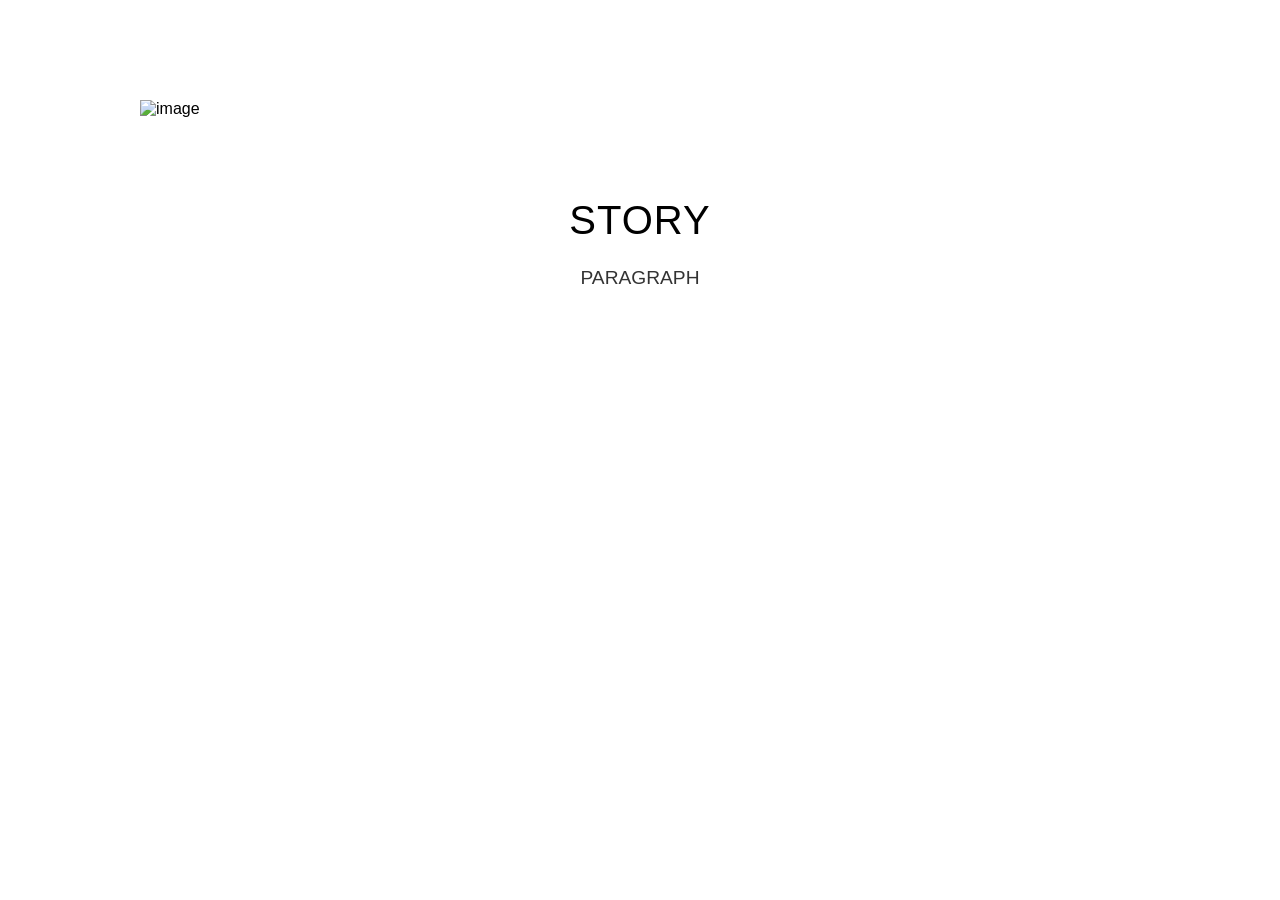
==== HTML/about.html @ d094e0a8 "added new pages and updated old pages" ====
<!DOCTYPE html>
<html lang="en">
<head>
    <meta charset="UTF-8">
    <meta name="viewport" content="width=device-width, initial-scale=1.0">
    <title>Document</title>
    <link rel="stylesheet" href="style5.css">
</head>
<body>
    <div class="about-container">
  <div class="image-section">
    <img src="" alt="image">
  </div>
  <div class="text-section">
    <h2>STORY</h2>
    <p>PARAGRAPH</p>
  </div>
</div>
</body>
</html>
---- HTML/style5.css ----
* {
  box-sizing: border-box;
  margin: 0;
  padding: 0;
  font-family: Arial, sans-serif;
}

.about-container {
  margin-top: 60px;
  width: 100%;
  max-width: 1000px;
  margin: 0 auto;
  display: flex;
  flex-direction: column;
  align-items: center;
}

.image-section {
    margin-top: 100px;
    display: flex;
    justify-content: center;
    width: 100%;
    margin-bottom: 20px;
}

.image-section img {
  width: 100%;
  height: auto;
  display: block;
}

.text-section {
  width: 100%;
  text-align: center;
  padding: 60px 20px;
}

.text-section h2 {
  font-size: 2.5rem;
  font-weight: 400;
  margin-bottom: 24px;
  letter-spacing: 1px;
}

.text-section p {
  font-size: 1.2rem;
  font-weight: 400;
  color: #333;
}
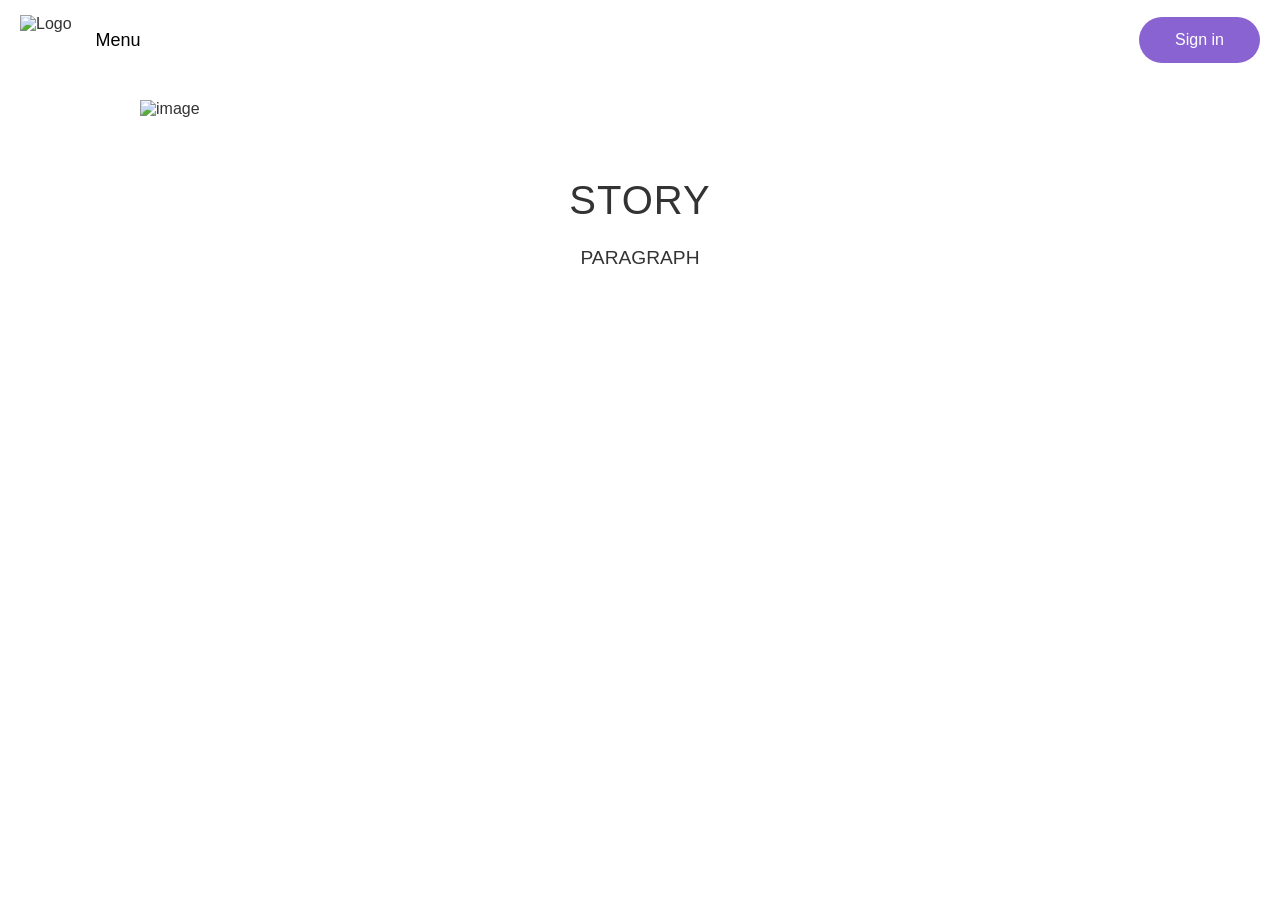
==== commit 8e95d9a4: "combined all css files into 1 file, removed header at home.html, made a seperate js file for the hea" ====
--- a/HTML/about.html
+++ b/HTML/about.html
@@ -4,9 +4,12 @@
     <meta charset="UTF-8">
     <meta name="viewport" content="width=device-width, initial-scale=1.0">
     <title>Document</title>
-    <link rel="stylesheet" href="style5.css">
+    <link rel="stylesheet" href="styles.css">
+    <script src="site-header.js" defer></script>
 </head>
 <body>
+  <site-header></site-header>
+  
     <div class="about-container">
   <div class="image-section">
     <img src="" alt="image">
--- a/HTML/styles.css
+++ b/HTML/styles.css
@@ -0,0 +1,440 @@
+/* ==========================================
+   BASE STYLES
+   ========================================== */
+* {
+  margin: 0;
+  padding: 0;
+  box-sizing: border-box;
+  font-family: Arial, sans-serif;
+}
+
+body {
+  background-color: #ffffff;
+  color: #333333;
+  min-height: 100vh;
+}
+
+
+/* ==========================================
+    NAVBAR & FOOTER
+   ========================================== */
+.navbar {
+  display: flex;
+  align-items: center;
+  justify-content: flex-start;
+  width: 100%;            
+  min-height: 80px;
+  padding: 10px 20px;           
+}
+
+.nav-left {
+  display: flex;
+  align-items: center;
+  gap: 1.5rem;
+}
+
+.nav-right {
+  margin-left: auto;
+}
+
+.logo {
+  height: 50px; 
+  width: auto;
+}
+
+.menu-btn {
+  background: none;
+  border: none;
+  font-size: 18px;
+  cursor: pointer;
+  text-decoration: none;
+  color: #000000;
+}
+
+.sign-in-btn {
+  background-color: #8a63d2; 
+  color: #ffffff;
+  padding: 14px 36px;
+  border-radius: 50px;     
+  text-decoration: none;
+  font-weight: 500;
+  font-size: 16px;
+  display: inline-block;
+}
+
+/* Footer */
+.footer {
+  width: 100%;
+  padding: 2rem;
+  display: flex;
+  flex-direction: column;
+  gap: 1.25rem;  
+}
+
+.footer-nav {
+  display: flex;
+  flex-direction: column;
+  align-items: flex-start;
+  gap: 0.75rem;
+}
+
+.footer-nav a {
+  font-size: 1.2rem;
+  text-decoration: none;
+  color: #000000;
+}
+
+.social {
+  display: flex;
+  flex-direction: column;
+  align-items: flex-start;
+  gap: 0.5rem;
+}
+
+.social-icons {
+  display: flex;
+  gap: 0.75rem;
+}
+
+.copyright {
+  font-size: 1.0rem;
+  font-weight: 600;
+  margin-top: 0.5rem;
+  font-family: sans-serif;
+}
+
+
+/* ==========================================
+    HOME PAGE 
+   ========================================== */
+.content {
+  width: 100%;
+  margin-top: 0; 
+  padding: 0;
+  display: flex;
+  flex-direction: column;
+  align-items: center;    
+  gap: 50px;
+}
+
+.hero-image {
+  width: 80%;
+  max-height: 500px;
+  object-fit: cover;
+  display: block;
+}
+
+.img-1 { 
+  object-position: top; 
+}
+
+.img-2 { 
+  object-position: 50% 30%; 
+}
+
+.img-3 { 
+  object-position: center; 
+}
+
+.img-4 { 
+  object-position: 50% 30%; 
+}
+
+
+/* ==========================================
+   LOGIN PAGE
+   ========================================== */
+.login-page-body {
+  background-color: #f4f4f4;
+  display: flex;
+  flex-direction: column;
+  min-height: 100vh;
+}
+
+.form-container {
+  background-color: #333333;
+  padding: 35px 25px 30px 25px;
+  width: 100%;
+  max-width: 420px;
+  margin: auto;
+}
+
+.input-group {
+  margin-bottom: 18px;
+}
+
+.input-group input {
+  width: 100%;
+  padding: 12px 20px;
+  font-size: 15px;
+  color: #333333;
+  box-sizing: border-box;
+  border-radius: 25px;
+  border: 1px solid #ccc;
+}
+
+.input-group input::placeholder {
+  color: #555555;
+}
+
+.button-group {
+  display: flex;
+  justify-content: flex-end;
+}
+
+.btn-submit {
+  background: linear-gradient(to bottom, #967BB6 0%, #7E57C2 100%);
+  color: #ffffff;
+  font-size: 18px;
+  font-weight: bold;
+  padding: 10px 24px;
+  border: 1px solid #967BB6;
+  border-radius: 25px;
+  cursor: pointer;
+  transition: background 0.2s;
+}
+
+.btn-submit:hover {
+  background: linear-gradient(to bottom, #7E57C2 100%);
+}
+
+.btn-submit:active {
+  transform: translateY(1px);
+  box-shadow: inset 0 2px 4px rgba(0, 0, 0, 0.4);
+}
+
+
+/* ==========================================
+    MENU PAGE
+   ========================================== */
+.container {
+  display: flex;
+  width: 100%;
+  max-width: 1200px;
+  margin: 0 auto;
+  padding: 20px;
+  gap: 60px;
+}
+
+.sidebar {
+  width: 220px;
+  flex-shrink: 0;
+}
+
+.sidebar h2 {
+  font-size: 1.1rem;
+  margin: 24px 0 12px 0;
+  color: #000;
+}
+
+.category-list {
+  list-style: none;
+}
+
+.category-list li {
+  margin-bottom: 12px;
+}
+
+.category-list a {
+  text-decoration: none;
+  color: #6b6b6b;
+  font-size: 1.3rem;
+  transition: color 0.2s;
+}
+
+.category-list a:hover,
+.category-list a.active {
+  color: #000;
+}
+
+.main-content {
+  flex-grow: 1;
+}
+
+.drinks {
+  color: #6b6b6b;
+  font-size: 0.9rem;
+  margin-bottom: 8px;
+}
+
+.drinks span {
+  color: #000;
+  font-weight: bold;
+}
+
+.content-header h1 {
+  font-size: 2rem;
+  margin-bottom: 32px;
+}
+
+.product-grid {
+  display: grid;
+  grid-template-columns: repeat(4, 1fr);
+  gap: 32px 20px;
+}
+
+.product-card {
+  display: flex;
+  flex-direction: column;
+  align-items: center;
+  text-align: center;
+  cursor: pointer;
+}
+
+.image-wrapper {
+  width: 140px;
+  height: 140px;
+  border-radius: 50%;
+  display: flex;
+  align-items: center;
+  justify-content: center;
+  margin-bottom: 16px;
+  overflow: hidden;
+}
+
+.image-wrapper img {
+  width: 80%;
+  height: auto;
+  object-fit: contain;
+}
+
+.product-title {
+  font-size: 1rem;
+  font-weight: 500;
+  color: #212121;
+  line-height: 1.3;
+}
+
+
+/* ==========================================
+   CONTACTS PAGE
+   ========================================== */
+.contact-page-wrapper {
+  min-height: calc(100vh - 80px);
+  display: flex;
+  align-items: center;
+  justify-content: center;
+  background-color: #ffffff;
+  padding: 20px;
+}
+
+.contact-card {
+  width: 100%;
+  max-width: 480px;
+  display: flex;
+  flex-direction: column;
+}
+
+.title {
+  font-size: 2.2rem;
+  font-weight: 300;
+  color: #1a1a1a;
+  margin-bottom: 8px;
+}
+
+.title span {
+  font-weight: 700;
+}
+
+.email-text {
+  color: #8c82b5;
+  font-size: 1rem;
+  margin-bottom: 28px;
+}
+
+.contact-form {
+  display: flex;
+  flex-direction: column;
+  gap: 16px;
+}
+
+.form-input,
+.form-textarea {
+  width: 100%;
+  padding: 14px 16px;
+  border: 1.5px solid #2d2d2d;
+  border-radius: 2px;
+  font-size: 1rem;
+  color: #1a1a1a;
+  background-color: #ffffff;
+  outline: none;
+}
+
+.form-input::placeholder,
+.form-textarea::placeholder {
+  color: #a0a0a0;
+}
+
+.form-input:focus,
+.form-textarea:focus {
+  border-color: #000000;
+}
+
+.form-textarea {
+  min-height: 140px;
+  resize: vertical;
+}
+
+.submit-btn {
+  align-self: flex-start;
+  padding: 12px 32px;
+  border: 1.5px solid #2d2d2d;
+  background-color: #ffffff;
+  color: #1a1a1a;
+  font-size: 0.95rem;
+  font-weight: 600;
+  cursor: pointer;
+  border-radius: 2px;
+  transition: all 0.2s ease;
+}
+
+.submit-btn:hover {
+  background-color: #1a1a1a;
+  color: #ffffff;
+}
+
+
+/* ==========================================
+   ABOUT PAGE
+   ========================================== */
+.about-container {
+  width: 100%;
+  max-width: 1000px;
+  margin: 0 auto;
+  display: flex;
+  flex-direction: column;
+  align-items: center;
+}
+
+.image-section {
+  margin-top: 20px;
+  display: flex;
+  justify-content: center;
+  width: 100%;
+  margin-bottom: 20px;
+}
+
+.image-section img {
+  width: 100%;
+  height: auto;
+  display: block;
+}
+
+.text-section {
+  width: 100%;
+  text-align: center;
+  padding: 40px 20px 60px 20px;
+}
+
+.text-section h2 {
+  font-size: 2.5rem;
+  font-weight: 400;
+  margin-bottom: 24px;
+  letter-spacing: 1px;
+}
+
+.text-section p {
+  font-size: 1.2rem;
+  font-weight: 400;
+  color: #333;
+}
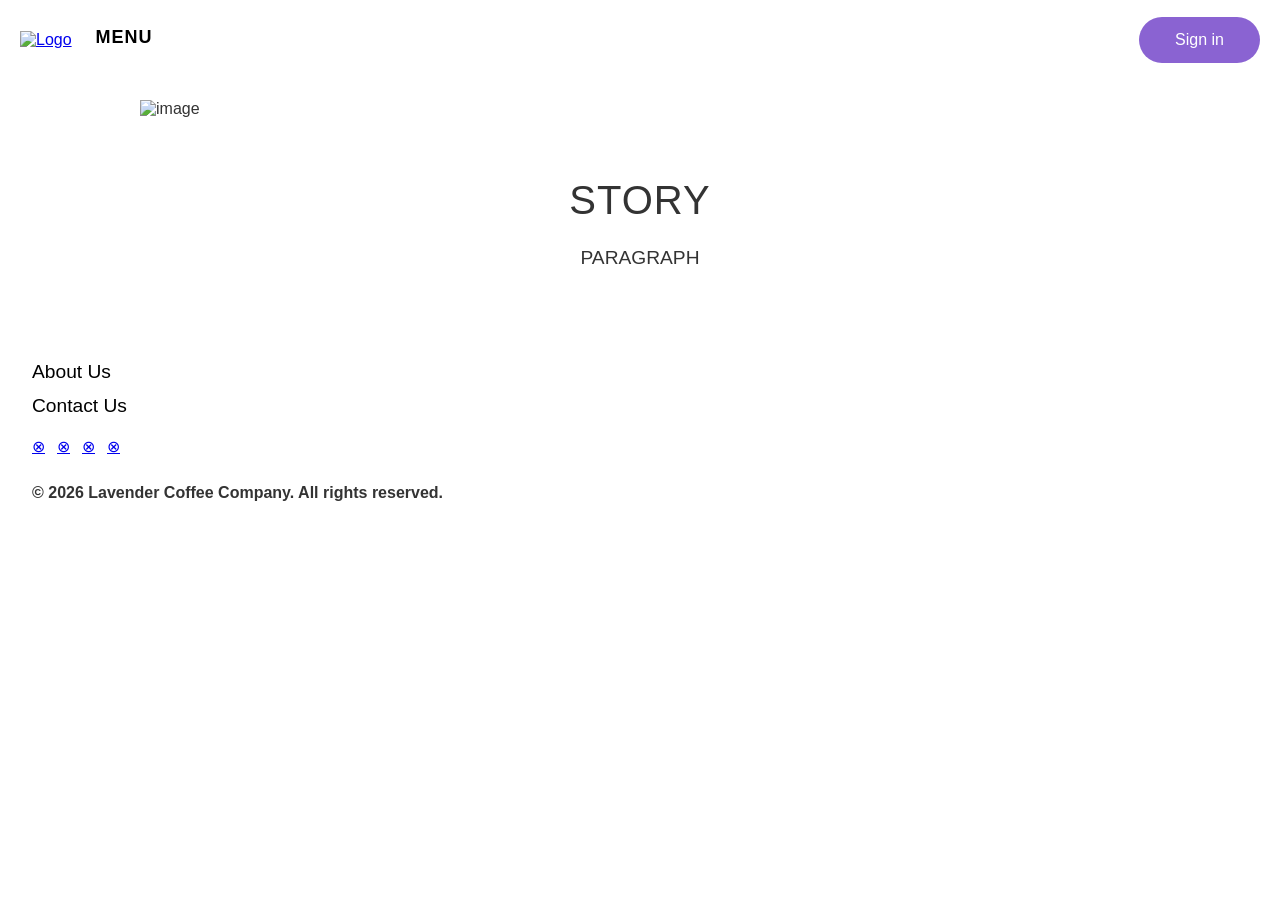
==== commit 14efdc55: "added dynamic footer" ====
--- a/HTML/about.html
+++ b/HTML/about.html
@@ -6,6 +6,7 @@
     <title>Document</title>
     <link rel="stylesheet" href="styles.css">
     <script src="site-header.js" defer></script>
+    <script src="site-footer.js" defer></script>
 </head>
 <body>
   <site-header></site-header>
@@ -19,5 +20,7 @@
     <p>PARAGRAPH</p>
   </div>
 </div>
+
+<site-footer></site-footer>
 </body>
 </html>
--- a/HTML/styles.css
+++ b/HTML/styles.css
@@ -14,6 +14,10 @@
   min-height: 100vh;
 }
 
+site-header {
+  display: block;
+  width: 100;
+}
 
 /* ==========================================
     NAVBAR & FOOTER
@@ -43,12 +47,33 @@
 }
 
 .menu-btn {
+  position: relative;
   background: none;
   border: none;
   font-size: 18px;
+  font-weight: 700;
   cursor: pointer;
   text-decoration: none;
   color: #000000;
+  padding-bottom: 6px;
+  letter-spacing: 1px;
+  display: inline-block;
+  transition: color 0.2s ease;
+}
+
+.menu-btn:hover {
+  color: #8a63d2;
+}
+
+.menu-btn.active::after {
+  content: "";
+  position: absolute;
+  bottom: 0;
+  left: 0;
+  width: 100%;
+  height: 4px;
+  background-color: #8a63d2;
+  border-radius: 2px 2px 0 0;
 }
 
 .sign-in-btn {
@@ -149,14 +174,50 @@
   display: flex;
   flex-direction: column;
   min-height: 100vh;
+  margin: 0;
+}
+
+.login-container {
+  flex: 1;
+  display: flex;
+  align-items: center;
+  justify-content: center;
+  padding: 40px 20px;
+}
+
+.login-wrapper {
+  width: 100%;
+  max-width: 500px;
+}
+
+.back-link {
+  display: inline-block;
+  color: #967BB6;
+  text-decoration: none;
+  font-weight: 700;
+  font-size: 0.95rem;
+  margin-bottom: 24px;
+  transition: color 0.2s ease;
+}
+
+.back-link:hover {
+  color: #7E57C2;
+}
+
+.login-heading {
+  text-align: center;
+  font-size: 1.5rem;
+  font-weight: 700;
+  color: #000000;
+  margin-bottom: 30px;
+  letter-spacing: -0.2px;
 }
 
 .form-container {
   background-color: #333333;
-  padding: 35px 25px 30px 25px;
-  width: 100%;
-  max-width: 420px;
-  margin: auto;
+  padding: 40px;
+  width: 100%;
+  border-radius: 12px;
 }
 
 .input-group {
@@ -293,12 +354,15 @@
 }
 
 .image-wrapper img {
-  width: 80%;
-  height: auto;
-  object-fit: contain;
+  width: 100%;
+  height: 100%;
+  object-fit: cover;
 }
 
 .product-title {
+  width: 100%;
+  max-width: 140px;
+  text-align: center;
   font-size: 1rem;
   font-weight: 500;
   color: #212121;
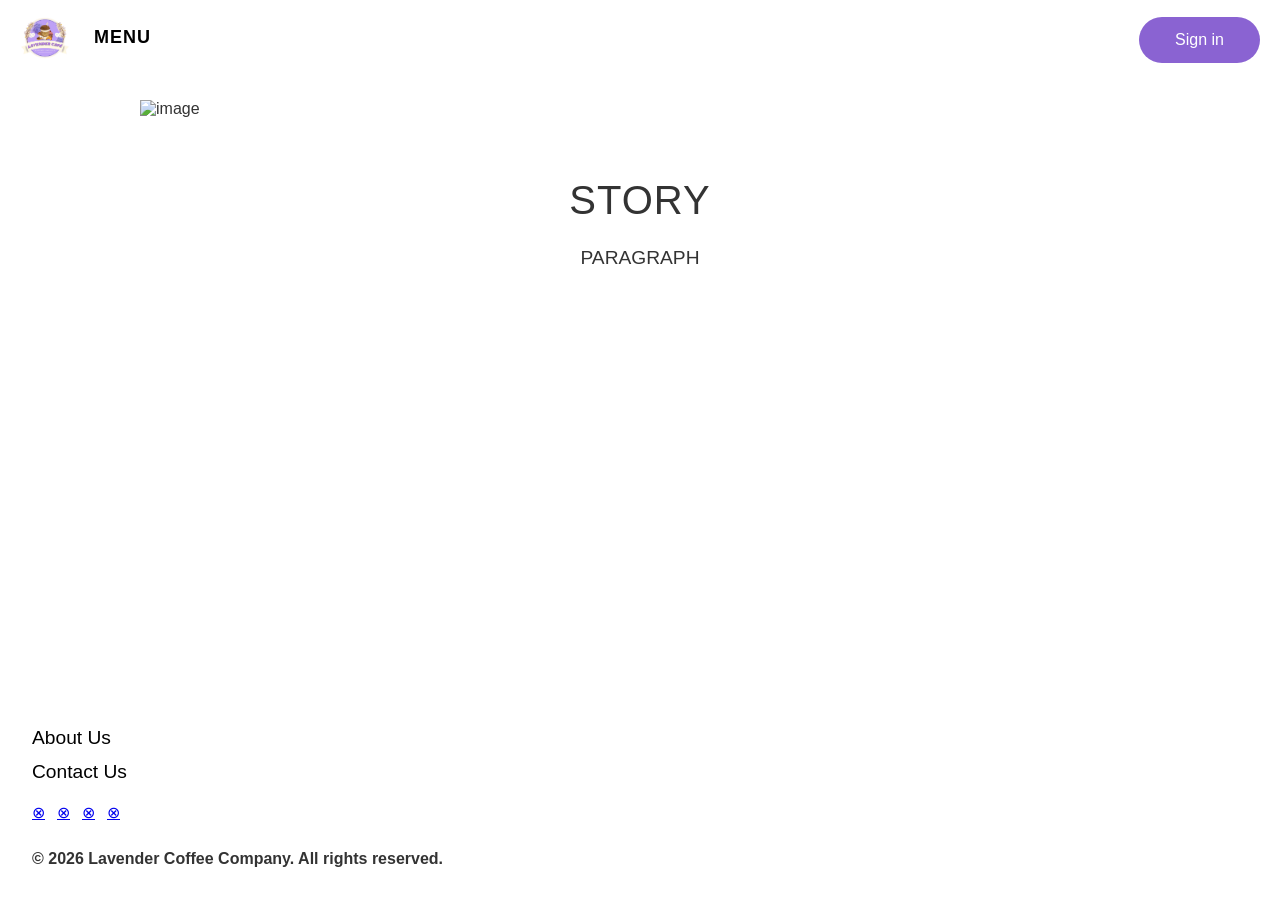
==== commit d37efae0: "minor changes" ====
--- a/HTML/about.html
+++ b/HTML/about.html
@@ -3,7 +3,7 @@
 <head>
     <meta charset="UTF-8">
     <meta name="viewport" content="width=device-width, initial-scale=1.0">
-    <title>Document</title>
+    <title>About Us</title>
     <link rel="stylesheet" href="styles.css">
     <script src="site-header.js" defer></script>
     <script src="site-footer.js" defer></script>
--- a/HTML/styles.css
+++ b/HTML/styles.css
@@ -12,11 +12,27 @@
   background-color: #ffffff;
   color: #333333;
   min-height: 100vh;
+  display: flex;
+  flex-direction: column;
 }
 
 site-header {
   display: block;
   width: 100;
+}
+
+site-footer {
+  display: block;
+  width: 100%;
+  margin-top: auto;
+}
+
+.container, 
+.content, 
+.about-container, 
+.contact-page-wrapper, 
+.login-container {
+  flex: 1;
 }
 
 /* ==========================================
@@ -134,19 +150,56 @@
    ========================================== */
 .content {
   width: 100%;
-  margin-top: 0; 
-  padding: 0;
+  max-width: 1000px;
+  margin: 40px auto; 
+  padding: 0 20px;
   display: flex;
   flex-direction: column;
   align-items: center;    
-  gap: 50px;
+  gap: 40px;
+}
+
+.hero-card {
+  position: relative;
+  width: 100%;
+  display: flex;
+  align-items: center;
+  justify-content: center;
 }
 
 .hero-image {
-  width: 80%;
-  max-height: 500px;
+ width: 100%;
+  height: 420px;
   object-fit: cover;
   display: block;
+  border-radius: 16px;
+  box-shadow: 0 10px 30px rgba(0, 0, 0, 0.1);
+  transition: transform 0.4s ease, box-shadow 0.4s ease;
+}
+
+.overlay-btn {
+  position: absolute;
+  bottom: 24px;                 
+  left: 50%;
+  transform: translateX(-50%);   
+  display: inline-block;
+  padding: 10px 28px;
+  border: 1.5px solid #7E57C2;   
+  color: #5E35B1;                
+  background-color: rgba(255, 255, 255, 0.4);
+  backdrop-filter: blur(4px);
+  border-radius: 50px;
+  text-decoration: none;
+  font-weight: 700;
+  font-size: 1rem;
+  letter-spacing: 0.3px;
+  transition: opacity 0.3s ease, background-color 0.3s ease;
+  z-index: 2;
+}
+
+.overlay-btn:hover {
+  opacity: 0.75;
+  background-color: rgba(255, 255, 255, 0.88);
 }
 
 .img-1 { 
@@ -357,6 +410,11 @@
   width: 100%;
   height: 100%;
   object-fit: cover;
+  transition: transform 0.3s ease;
+}
+
+.product-card:hover .image-wrapper img {
+  transform: scale(1.08);
 }
 
 .product-title {
@@ -367,6 +425,113 @@
   font-weight: 500;
   color: #212121;
   line-height: 1.3;
+}
+
+.product-modal-overlay {
+  display: flex;
+  pointer-events: none;
+  position: fixed;
+  top: 0;
+  left: 0;
+  width: 100%;
+  height: 100%;
+  background-color: rgba(0, 0, 0, 0.6);
+  z-index: 1000;
+  align-items: center;
+  justify-content: center;
+  opacity: 0;
+  transition: opacity 0.25s ease-in-out, visibility 0.25s ease-in-out;
+}
+
+.product-modal-overlay.active {
+  display: flex;
+  pointer-events: auto;
+  opacity: 1;
+}
+
+.product-modal {
+  background-color: #ffffff;
+  width: 90%;
+  max-width: 750px;
+  border-radius: 4px;
+  display: flex;
+  position: relative;
+  box-shadow: 0 4px 24px rgba(0, 0, 0, 0.2);
+  overflow: hidden;
+  transform: scale(0.95);
+  transition: transform 0.25s cubic-bezier(0.2, 0.8, 0.2, 1);
+}
+
+.product-modal-overlay.active .product-modal {
+  transform: scale(1);
+}
+
+.modal-close-btn {
+  position: absolute;
+  top: 16px;
+  right: 20px;
+  background: none;
+  border: none;
+  font-size: 32px;
+  cursor: pointer;
+  color: #1a1a1a;
+  z-index: 10;
+  line-height: 1;
+}
+
+.modal-left {
+  width: 45%;
+  background-color: #967BB6;
+  display: flex;
+  align-items: center;
+  justify-content: center;
+  padding: 50px 30px;
+}
+
+.modal-left img {
+  width: 100%;
+  max-height: 340px;
+  object-fit: contain;
+}
+
+.modal-right {
+  width: 55%;
+  padding: 50px 36px;
+  display: flex;
+  flex-direction: column;
+  justify-content: flex-start;
+}
+
+.modal-title {
+  font-size: 1.8rem;
+  font-weight: 700;
+  color: #000000;
+  margin-bottom: 6px;
+}
+
+.modal-calories {
+  font-size: 0.95rem;
+  color: #6b6b6b;
+  margin-bottom: 16px;
+  display: flex;
+  align-items: center;
+  gap: 4px;
+}
+
+.info-icon {
+  font-size: 0.85rem;
+  color: #6b6b6b;
+  cursor: pointer;
+}
+
+.modal-description {
+  font-size: 0.95rem;
+  color: #333333;
+  line-height: 1.5;
+}
+
+.sidebar .category-list + .category-list {
+  margin-top: 36px;
 }
 
 
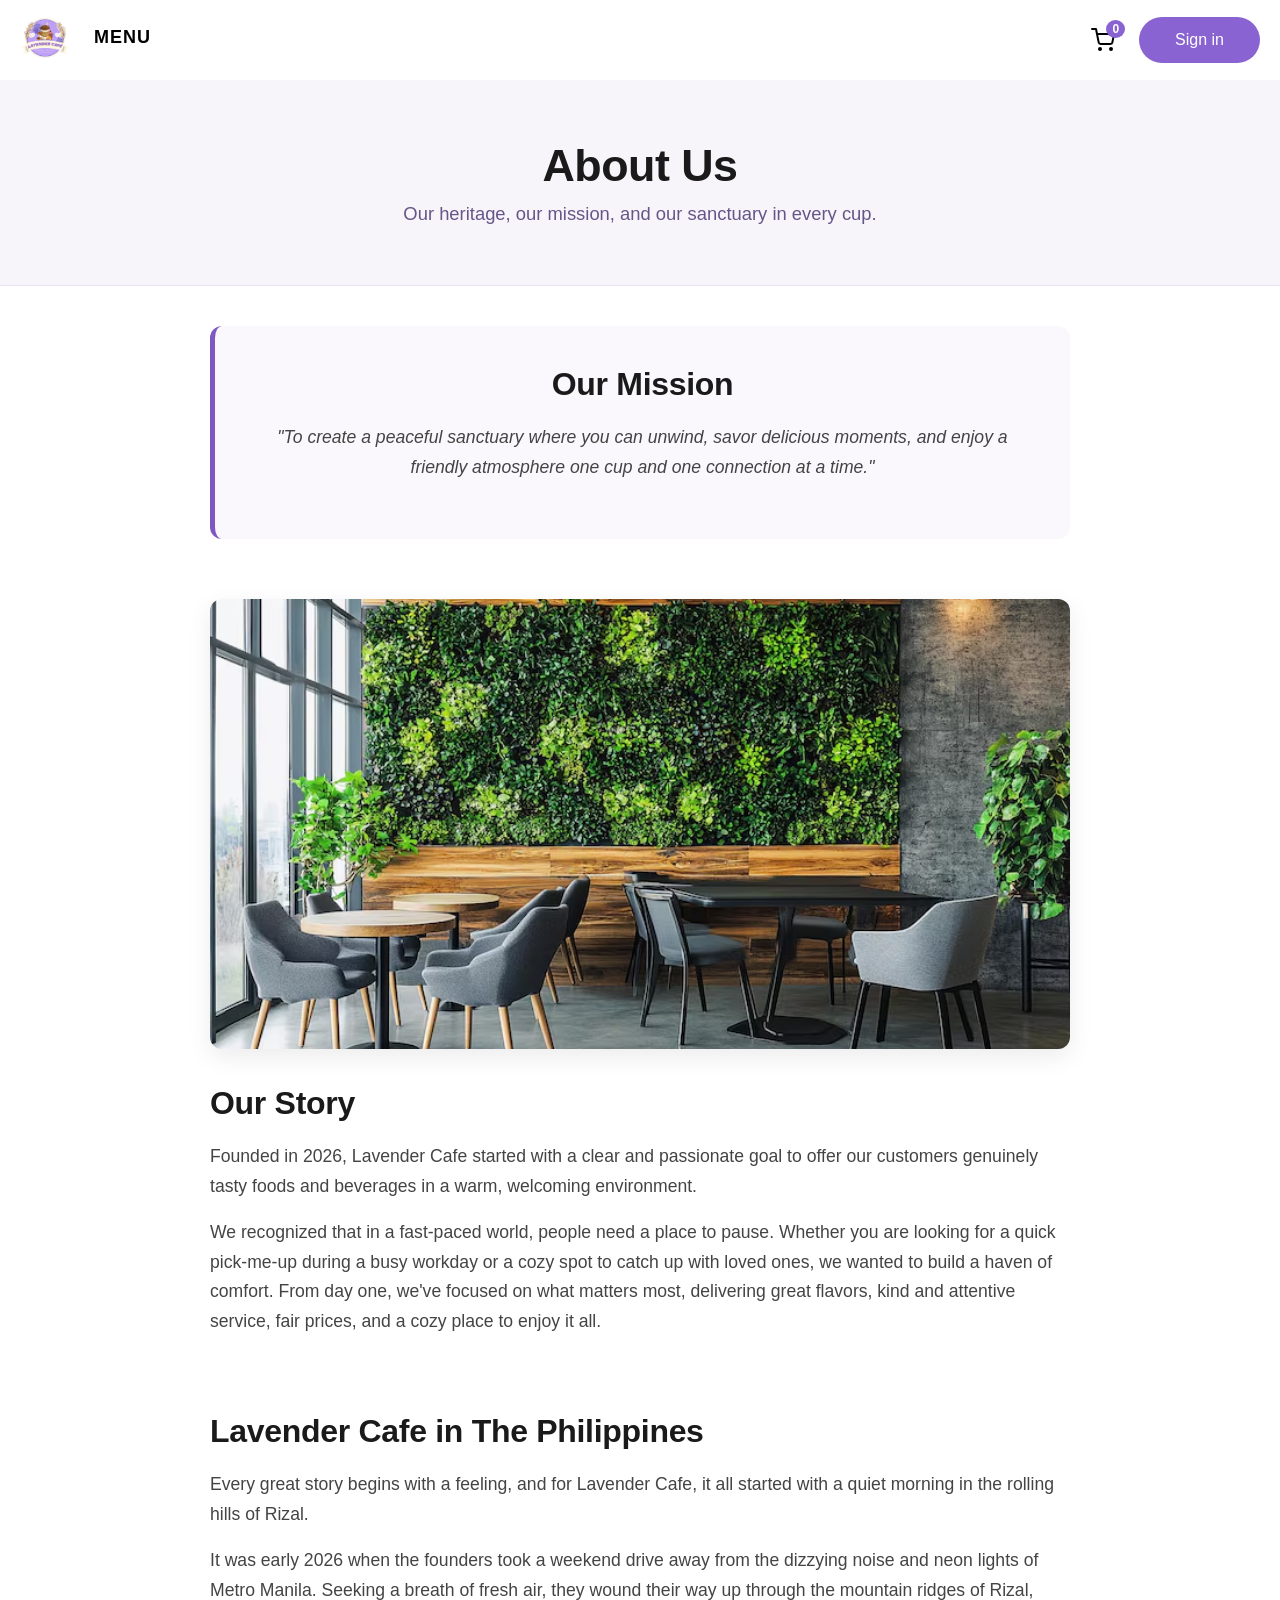
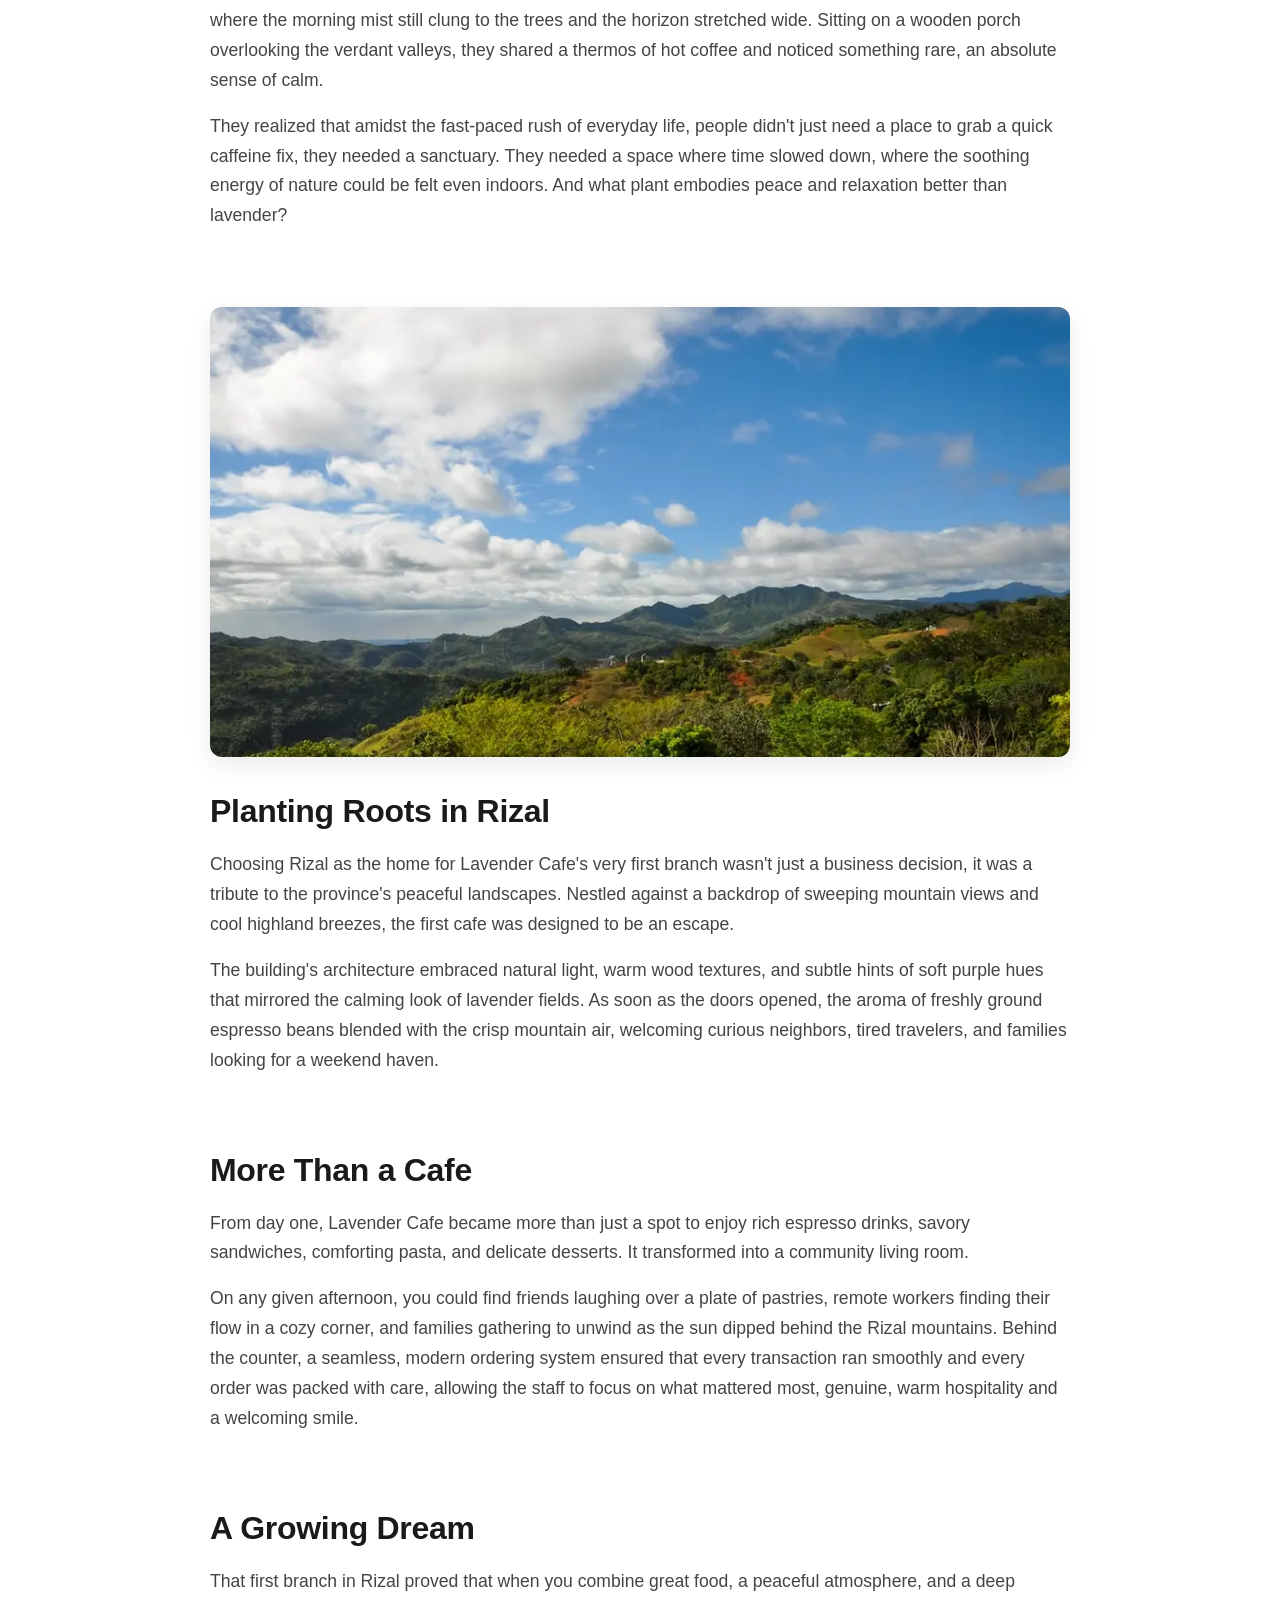
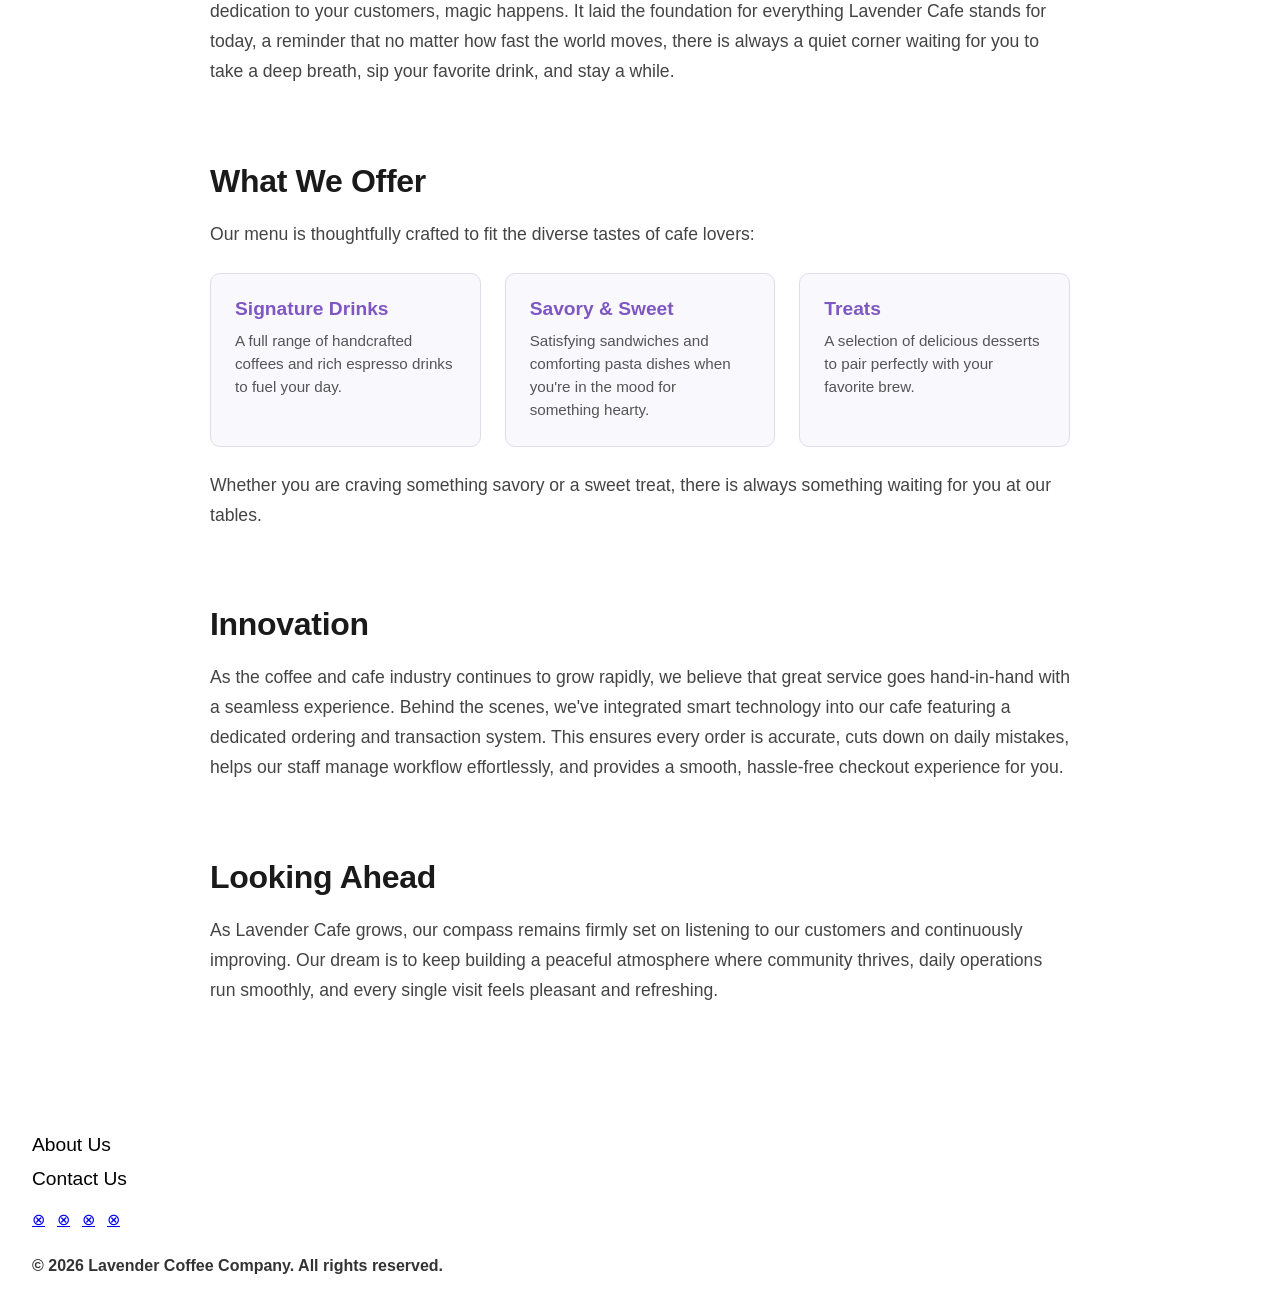
==== commit c420ac14: "added content on about us" ====
--- a/HTML/about.html
+++ b/HTML/about.html
@@ -3,24 +3,126 @@
 <head>
     <meta charset="UTF-8">
     <meta name="viewport" content="width=device-width, initial-scale=1.0">
-    <title>About Us</title>
+    <title>About Us | Lavender Cafe</title>
     <link rel="stylesheet" href="styles.css">
     <script src="site-header.js" defer></script>
     <script src="site-footer.js" defer></script>
 </head>
 <body>
+  <!-- Custom Web Component Header Insertion -->
   <site-header></site-header>
   
+  <main class="about-page">
+    <!-- Header Section: Title and Tagline -->
+    <section class="about-hero">
+      <div class="about-hero-content">
+        <h1>About Us</h1>
+        <p class="hero-subtitle">Our heritage, our mission, and our sanctuary in every cup.</p>
+      </div>
+    </section>
+
     <div class="about-container">
-  <div class="image-section">
-    <img src="" alt="image">
-  </div>
-  <div class="text-section">
-    <h2>STORY</h2>
-    <p>PARAGRAPH</p>
-  </div>
-</div>
+      <!-- Mission Statement Section -->
+      <section class="about-section mission-section">
+        <div class="text-section">
+          <h2>Our Mission</h2>
+          <p>"To create a peaceful sanctuary where you can unwind, savor delicious moments, and enjoy a friendly atmosphere one cup and one connection at a time."</p>
+        </div>
+      </section>
 
-<site-footer></site-footer>
+      <!-- Story Section -->
+      <section class="about-section story-section">
+        <div class="image-section">
+          <img src="images/cafe.avif" alt="Lavender Cafe Interior">
+        </div>
+        <div class="text-section">
+          <h2>Our Story</h2>
+          <p>Founded in 2026, Lavender Cafe started with a clear and passionate goal to offer our customers genuinely tasty foods and beverages in a warm, welcoming environment.</p>
+          <p>We recognized that in a fast-paced world, people need a place to pause. Whether you are looking for a quick pick-me-up during a busy workday or a cozy spot to catch up with loved ones, we wanted to build a haven of comfort. From day one, we've focused on what matters most, delivering great flavors, kind and attentive service, fair prices, and a cozy place to enjoy it all.</p>
+        </div>
+      </section>
+
+      <!-- Local Heritage & Inspiration Section -->
+      <section class="about-section">
+        <div class="text-section">
+          <h2>Lavender Cafe in The Philippines</h2>
+          <p>Every great story begins with a feeling, and for Lavender Cafe, it all started with a quiet morning in the rolling hills of Rizal.</p>
+          <p>It was early 2026 when the founders took a weekend drive away from the dizzying noise and neon lights of Metro Manila. Seeking a breath of fresh air, they wound their way up through the mountain ridges of Rizal, where the morning mist still clung to the trees and the horizon stretched wide. Sitting on a wooden porch overlooking the verdant valleys, they shared a thermos of hot coffee and noticed something rare, an absolute sense of calm.</p>
+          <p>They realized that amidst the fast-paced rush of everyday life, people didn't just need a place to grab a quick caffeine fix, they needed a sanctuary. They needed a space where time slowed down, where the soothing energy of nature could be felt even indoors. And what plant embodies peace and relaxation better than lavender?</p>
+        </div>
+      </section>
+
+      <!-- First Branch Establishment Details -->
+      <section class="about-section">
+        <div class="image-section">
+          <img src="images/rizal.webp" alt="Rizal Mountain View">
+        </div>
+        <div class="text-section">
+          <h2>Planting Roots in Rizal</h2>
+          <p>Choosing Rizal as the home for Lavender Cafe's very first branch wasn't just a business decision, it was a tribute to the province's peaceful landscapes. Nestled against a backdrop of sweeping mountain views and cool highland breezes, the first cafe was designed to be an escape.</p>
+          <p>The building's architecture embraced natural light, warm wood textures, and subtle hints of soft purple hues that mirrored the calming look of lavender fields. As soon as the doors opened, the aroma of freshly ground espresso beans blended with the crisp mountain air, welcoming curious neighbors, tired travelers, and families looking for a weekend haven.</p>
+        </div>
+      </section>
+
+      <!-- Community Role Section -->
+      <section class="about-section">
+        <div class="text-section">
+          <h2>More Than a Cafe</h2>
+          <p>From day one, Lavender Cafe became more than just a spot to enjoy rich espresso drinks, savory sandwiches, comforting pasta, and delicate desserts. It transformed into a community living room.</p>
+          <p>On any given afternoon, you could find friends laughing over a plate of pastries, remote workers finding their flow in a cozy corner, and families gathering to unwind as the sun dipped behind the Rizal mountains. Behind the counter, a seamless, modern ordering system ensured that every transaction ran smoothly and every order was packed with care, allowing the staff to focus on what mattered most, genuine, warm hospitality and a welcoming smile.</p>
+        </div>
+      </section>
+
+      <section class="about-section">
+        <div class="text-section">
+          <h2>A Growing Dream</h2>
+          <p>That first branch in Rizal proved that when you combine great food, a peaceful atmosphere, and a deep dedication to your customers, magic happens. It laid the foundation for everything Lavender Cafe stands for today, a reminder that no matter how fast the world moves, there is always a quiet corner waiting for you to take a deep breath, sip your favorite drink, and stay a while.</p>
+        </div>
+      </section>
+
+      <!-- Product Offering Grid Breakdown -->
+      <section class="about-section offer-section">
+        <div class="text-section">
+          <h2>What We Offer</h2>
+          <p class="offer-intro">Our menu is thoughtfully crafted to fit the diverse tastes of cafe lovers:</p>
+          
+          <div class="offer-grid">
+            <div class="offer-card">
+              <h3>Signature Drinks</h3>
+              <p>A full range of handcrafted coffees and rich espresso drinks to fuel your day.</p>
+            </div>
+            <div class="offer-card">
+              <h3>Savory & Sweet</h3>
+              <p>Satisfying sandwiches and comforting pasta dishes when you're in the mood for something hearty.</p>
+            </div>
+            <div class="offer-card">
+              <h3>Treats</h3>
+              <p>A selection of delicious desserts to pair perfectly with your favorite brew.</p>
+            </div>
+          </div>
+          
+          <p class="offer-outro">Whether you are craving something savory or a sweet treat, there is always something waiting for you at our tables.</p>
+        </div>
+      </section>
+
+      <!-- Tech Innovation & Future Vision Section -->
+      <section class="about-section">
+        <div class="text-section">
+          <h2>Innovation</h2>
+          <p>As the coffee and cafe industry continues to grow rapidly, we believe that great service goes hand-in-hand with a seamless experience. Behind the scenes, we've integrated smart technology into our cafe featuring a dedicated ordering and transaction system. This ensures every order is accurate, cuts down on daily mistakes, helps our staff manage workflow effortlessly, and provides a smooth, hassle-free checkout experience for you.</p>
+        </div>
+      </section>
+
+      <section class="about-section">
+        <div class="text-section">
+          <h2>Looking Ahead</h2>
+          <p>As Lavender Cafe grows, our compass remains firmly set on listening to our customers and continuously improving. Our dream is to keep building a peaceful atmosphere where community thrives, daily operations run smoothly, and every single visit feels pleasant and refreshing.</p>
+        </div>
+      </section>
+    </div>
+  </main>
+
+  <!-- Custom Web Component Footer Insertion -->
+  <site-footer></site-footer>
 </body>
 </html>
--- a/HTML/styles.css
+++ b/HTML/styles.css
@@ -1,13 +1,16 @@
 /* ==========================================
    BASE STYLES
    ========================================== */
-* {
+
+/* Universal Reset: Standardize margins, padding, box sizing, and default typography */
+ * {
   margin: 0;
   padding: 0;
   box-sizing: border-box;
   font-family: Arial, sans-serif;
 }
 
+/* Page Body Layout: footer architecture using Flexbox column layout */
 body {
   background-color: #ffffff;
   color: #333333;
@@ -16,17 +19,19 @@
   flex-direction: column;
 }
 
+/* Custom Web Component wrappers set as block elements */
 site-header {
   display: block;
-  width: 100;
+  width: 100%;
 }
 
 site-footer {
   display: block;
   width: 100%;
-  margin-top: auto;
-}
-
+  margin-top: auto; /* Push footer to the bottom of the viewport */
+}
+
+/* Page containers expanding flexibly within body */
 .container, 
 .content, 
 .about-container, 
@@ -38,6 +43,8 @@
 /* ==========================================
     NAVBAR & FOOTER
    ========================================== */
+
+/* Navigation Header Bar */
 .navbar {
   display: flex;
   align-items: center;
@@ -53,7 +60,36 @@
   gap: 1.5rem;
 }
 
+/* Cart Icon Button & Badge Positioning */
+.cart-btn {
+  position: relative;
+  display: flex;
+  align-items: center;
+  justify-content: center;
+  text-decoration: none;
+  color: #000000;
+  padding: 8px;
+}
+
+/* Dynamic Counter Badge over Cart Icon */
+.cart-badge {
+  position: absolute;
+  top: 0;
+  right: -2px;
+  background-color: #8a63d2;
+  color: #ffffff;
+  font-size: 0.75rem;
+  font-weight: bold;
+  border-radius: 50%;
+  padding: 2px 6px;
+  min-width: 18px;
+  text-align: center;
+}
+
 .nav-right {
+  display: flex;
+  align-items: center;
+  gap: 16px;
   margin-left: auto;
 }
 
@@ -62,6 +98,7 @@
   width: auto;
 }
 
+/* Active Nav Link Underline Styling */
 .menu-btn {
   position: relative;
   background: none;
@@ -148,6 +185,8 @@
 /* ==========================================
     HOME PAGE 
    ========================================== */
+
+/* Styling layout for Home Page */
 .content {
   width: 100%;
   max-width: 1000px;
@@ -177,6 +216,7 @@
   transition: transform 0.4s ease, box-shadow 0.4s ease;
 }
 
+/* Glassmorphic Overlay Button */
 .overlay-btn {
   position: absolute;
   bottom: 24px;                 
@@ -202,6 +242,7 @@
   background-color: rgba(255, 255, 255, 0.88);
 }
 
+/* Object Position Tweaks for Image Alignment */
 .img-1 { 
   object-position: top; 
 }
@@ -222,6 +263,8 @@
 /* ==========================================
    LOGIN PAGE
    ========================================== */
+
+/* Full-height layout styling specific to the login page body */
 .login-page-body {
   background-color: #f4f4f4;
   display: flex;
@@ -230,6 +273,7 @@
   margin: 0;
 }
 
+/* Centered container wrapper for the login card/form */
 .login-container {
   flex: 1;
   display: flex;
@@ -243,6 +287,7 @@
   max-width: 500px;
 }
 
+/* Back navigation link styling */
 .back-link {
   display: inline-block;
   color: #967BB6;
@@ -257,6 +302,7 @@
   color: #7E57C2;
 }
 
+/* Login form title heading */
 .login-heading {
   text-align: center;
   font-size: 1.5rem;
@@ -266,6 +312,7 @@
   letter-spacing: -0.2px;
 }
 
+/* Dark-themed background container for login inputs */
 .form-container {
   background-color: #333333;
   padding: 40px;
@@ -277,6 +324,7 @@
   margin-bottom: 18px;
 }
 
+/* Rounded form input fields */
 .input-group input {
   width: 100%;
   padding: 12px 20px;
@@ -296,6 +344,7 @@
   justify-content: flex-end;
 }
 
+/* Primary gradient submit button */
 .btn-submit {
   background: linear-gradient(to bottom, #967BB6 0%, #7E57C2 100%);
   color: #ffffff;
@@ -321,6 +370,8 @@
 /* ==========================================
     MENU PAGE
    ========================================== */
+
+/* Main container layout for sidebar and products */
 .container {
   display: flex;
   width: 100%;
@@ -349,6 +400,7 @@
   margin-bottom: 12px;
 }
 
+/* Category sidebar links */
 .category-list a {
   text-decoration: none;
   color: #6b6b6b;
@@ -381,6 +433,7 @@
   margin-bottom: 32px;
 }
 
+/* 4-column CSS Grid for product item cards */
 .product-grid {
   display: grid;
   grid-template-columns: repeat(4, 1fr);
@@ -395,6 +448,7 @@
   cursor: pointer;
 }
 
+/* Circular image wrapper for menu items */
 .image-wrapper {
   width: 140px;
   height: 140px;
@@ -427,6 +481,7 @@
   line-height: 1.3;
 }
 
+/* Product Detail Modal Overlay */
 .product-modal-overlay {
   display: flex;
   pointer-events: none;
@@ -449,6 +504,7 @@
   opacity: 1;
 }
 
+/* Modal dialog container */
 .product-modal {
   background-color: #ffffff;
   width: 90%;
@@ -466,6 +522,7 @@
   transform: scale(1);
 }
 
+/* Modal close button */
 .modal-close-btn {
   position: absolute;
   top: 16px;
@@ -479,6 +536,7 @@
   line-height: 1;
 }
 
+/* Left side panel of the modal containing the product image */
 .modal-left {
   width: 45%;
   background-color: #967BB6;
@@ -494,6 +552,7 @@
   object-fit: contain;
 }
 
+/* Right side panel of the modal containing details, pricing, and controls */
 .modal-right {
   width: 55%;
   padding: 50px 36px;
@@ -509,35 +568,75 @@
   margin-bottom: 6px;
 }
 
-.modal-calories {
-  font-size: 0.95rem;
-  color: #6b6b6b;
-  margin-bottom: 16px;
-  display: flex;
-  align-items: center;
-  gap: 4px;
-}
-
-.info-icon {
-  font-size: 0.85rem;
-  color: #6b6b6b;
-  cursor: pointer;
-}
-
 .modal-description {
   font-size: 0.95rem;
   color: #333333;
   line-height: 1.5;
 }
 
+/* Sidebar category list spacing utility */
 .sidebar .category-list + .category-list {
   margin-top: 36px;
+}
+
+.modal-price {
+  font-size: 1.4rem;
+  font-weight: 700;
+  color: #7E57C2;
+  margin: 16px 0 12px 0;
+}
+
+/* Quantity selection container layout */
+.modal-quantity-container {
+  display: flex;
+  align-items: center;
+  gap: 12px;
+  margin-bottom: 20px;
+}
+
+.quantity-control {
+  display: flex;
+  align-items: center;
+  border: 1px solid #ccc;
+  border-radius: 4px;
+}
+
+.quantity-control input {
+  width: 45px;
+  height: 32px;
+  text-align: center;
+  border: none;
+  font-size: 1rem;
+  font-weight: bold;
+}
+
+.qty-btn {
+  width: 32px;
+  height: 32px;
+  background-color: #f0f0f0;
+  border: none;
+  font-weight: bold;
+  cursor: pointer;
+}
+
+/* Add to cart action button */
+.btn-add-to-cart {
+  background: linear-gradient(to bottom, #967BB6 0%, #7E57C2 100%);
+  color: #ffffff;
+  font-size: 1rem;
+  font-weight: bold;
+  padding: 12px 24px;
+  border: none;
+  border-radius: 25px;
+  cursor: pointer;
 }
 
 
 /* ==========================================
    CONTACTS PAGE
    ========================================== */
+
+/* Main wrapper centering the contact card within the remaining viewport height */
 .contact-page-wrapper {
   min-height: calc(100vh - 80px);
   display: flex;
@@ -547,6 +646,7 @@
   padding: 20px;
 }
 
+/* Card container constraining the width of the contact form */
 .contact-card {
   width: 100%;
   max-width: 480px;
@@ -554,6 +654,7 @@
   flex-direction: column;
 }
 
+/* Heading title typography */
 .title {
   font-size: 2.2rem;
   font-weight: 300;
@@ -565,18 +666,21 @@
   font-weight: 700;
 }
 
+/* Sub-label text styling for email indicator */
 .email-text {
   color: #8c82b5;
   font-size: 1rem;
   margin-bottom: 28px;
 }
 
+/* Flexbox layout for vertical form arrangement */
 .contact-form {
   display: flex;
   flex-direction: column;
   gap: 16px;
 }
 
+/* Form text input and message text area shared styling */
 .form-input,
 .form-textarea {
   width: 100%;
@@ -594,16 +698,19 @@
   color: #a0a0a0;
 }
 
+/* Focus state border emphasis */
 .form-input:focus,
 .form-textarea:focus {
   border-color: #000000;
 }
 
+/* Multiline textarea styling with vertical resizing enabled */
 .form-textarea {
   min-height: 140px;
   resize: vertical;
 }
 
+/* Form submission button styling */
 .submit-btn {
   align-self: flex-start;
   padding: 12px 32px;
@@ -626,44 +733,603 @@
 /* ==========================================
    ABOUT PAGE
    ========================================== */
+
+/* Main container wrapper ensuring full width and consistent text color */
+.about-page {
+  width: 100%;
+  background-color: #ffffff;
+  color: #333333;
+}
+
+/* Hero banner section at the top of the About page */
+.about-hero {
+  background-color: #f7f5fa;
+  padding: 60px 20px;
+  text-align: center;
+  border-bottom: 1px solid #eae5f2;
+  margin-bottom: 40px;
+}
+
+/* Main title styling inside the hero section */
+.about-hero-content h1 {
+  font-size: 2.8rem;
+  font-weight: 700;
+  color: #1a1a1a;
+  margin-bottom: 12px;
+  letter-spacing: -0.5px;
+}
+
+/* Subtitle / tag-line typography below the hero title */
+.hero-subtitle {
+  font-size: 1.15rem;
+  color: #665588;
+  font-weight: 400;
+}
+
+/* Main content container limiting the maximum width and centering content */
 .about-container {
   width: 100%;
-  max-width: 1000px;
+  max-width: 900px;
   margin: 0 auto;
-  display: flex;
-  flex-direction: column;
-  align-items: center;
-}
-
-.image-section {
-  margin-top: 20px;
-  display: flex;
-  justify-content: center;
-  width: 100%;
+  padding: 0 20px 80px 20px;
+  display: flex;
+  flex-direction: column;
+  gap: 60px;
+}
+
+/* Base styling for individual content sections within the About page */
+.about-section {
+  width: 100%;
+  display: flex;
+  flex-direction: column;
+  gap: 20px;
+}
+
+/* Responsive image styling maintaining proportions */
+.about-section .image-section {
+  width: 100%;
+  margin: 0 0 16px 0;
+  border-radius: 12px;
+  overflow: hidden;
+  box-shadow: 0 8px 24px rgba(0, 0, 0, 0.08);
+}
+
+.about-section .image-section img {
+  width: 100%;
+  height: auto;
+  max-height: 450px;
+  object-fit: cover;
+  display: block;
+}
+
+/* Text block wrapper layout */
+.about-section .text-section {
+  width: 100%;
+  text-align: left;
+  padding: 0;
+}
+
+/* Specialized styling for the highlighted Mission Statement block */
+.mission-section .text-section {
+  text-align: center;
+  background-color: #faf8fc;
+  padding: 40px;
+  border-radius: 12px;
+  border-left: 5px solid #7E57C2;
+}
+
+.mission-section h2 {
+  color: #7E57C2;
+}
+
+.mission-section p {
+  font-size: 1.35rem;
+  font-style: italic;
+  color: #2c2c2c;
+  line-height: 1.6;
+}
+
+.text-section h2 {
+  font-size: 2rem;
+  font-weight: 700;
   margin-bottom: 20px;
-}
-
-.image-section img {
-  width: 100%;
-  height: auto;
-  display: block;
-}
-
-.text-section {
-  width: 100%;
-  text-align: center;
-  padding: 40px 20px 60px 20px;
-}
-
-.text-section h2 {
-  font-size: 2.5rem;
+  color: #1a1a1a;
+  letter-spacing: -0.3px;
+}
+
+.text-section p {
+  font-size: 1.1rem;
+  font-weight: 400;
+  color: #444444;
+  line-height: 1.7;
+  margin-bottom: 16px;
+}
+
+.offer-intro, .offer-outro {
+  font-size: 1.1rem;
+  color: #555555;
+  margin-bottom: 20px;
+}
+
+/* 3-column CSS Grid layout showcasing cafe offerings */
+.offer-grid {
+  display: grid;
+  grid-template-columns: repeat(3, 1fr);
+  gap: 24px;
+  margin: 24px 0;
+}
+
+/* Responsive breakpoint: Collapse offering grid to a single column on mobile screens */
+@media (max-width: 768px) {
+  .offer-grid {
+    grid-template-columns: 1fr;
+  }
+}
+
+/* Individual card styling for items listed in the offering grid */
+.offer-card {
+  background-color: #f9f8fc;
+  border: 1px solid #e2dbec;
+  border-radius: 10px;
+  padding: 24px;
+  text-align: left;
+  transition: transform 0.2s ease, box-shadow 0.2s ease;
+}
+
+/* Hover elevation effect for offering cards */
+.offer-card:hover {
+  transform: translateY(-4px);
+  box-shadow: 0 6px 16px rgba(126, 87, 194, 0.12);
+}
+
+.offer-card h3 {
+  font-size: 1.2rem;
+  font-weight: 700;
+  color: #7E57C2;
+  margin-bottom: 10px;
+}
+
+.offer-card p {
+  font-size: 0.95rem;
+  color: #555555;
+  line-height: 1.5;
+  margin: 0;
+}
+
+/* ==========================================
+   Checkout PAGE
+   ========================================== */
+
+/* Main container wrapper for the checkout view */
+.checkout-container {
+  max-width: 1100px;
+  width: 100%;
+  margin: 40px auto;
+  padding: 0 20px;
+}
+
+/* Warning card shown as a fallback when the user is not authenticated */
+.auth-warning-card {
+  text-align: center;
+  background: #ffffff;
+  padding: 40px 30px;
+  border-radius: 12px;
+  border: 1px solid #e0e0e0;
+  box-shadow: 0 4px 20px rgba(0, 0, 0, 0.05);
+  max-width: 480px;
+  margin: 60px auto;
+  display: flex;
+  flex-direction: column;
+  align-items: center;
+  gap: 16px;
+}
+
+.auth-warning-card h2 {
+  font-size: 1.6rem;
+  font-weight: 700;
+  color: #1a1a1a;
+  margin: 0;
+}
+
+.auth-warning-card p {
+  font-size: 1rem;
+  color: #555555;
+  margin: 0;
+  line-height: 1.4;
+}
+
+.auth-warning-card .btn-submit {
+  margin-top: 8px;
+  text-decoration: none;
+  display: inline-block;
+  padding: 12px 32px;
+  font-size: 1rem;
+}
+
+/* Two-column grid layout dividing the checkout form and the cart summary */
+.checkout-layout {
+  display: grid;
+  grid-template-columns: 1fr 380px;
+  gap: 80px;
+  align-items: start;
+}
+
+.checkout-main {
+  display: flex;
+  flex-direction: column;
+}
+
+.checkout-title {
+  font-size: 1.8rem;
+  font-weight: 400;
+  margin-bottom: 36px;
+  font-family: inherit;
+  color: #000000;
+}
+
+.section-heading {
+  font-size: 1.6rem;
   font-weight: 400;
   margin-bottom: 24px;
-  letter-spacing: 1px;
-}
-
-.text-section p {
+  color: #000000;
+}
+
+.sub-label {
+  font-size: 1rem;
+  color: #333;
+  margin-bottom: 10px;
+}
+
+/* Payment options vertical stacking container */
+.payment-options {
+  display: flex;
+  flex-direction: column;
+  gap: 12px;
+  margin-bottom: 30px;
+}
+
+.payment-option {
+  display: flex;
+  align-items: center;
+  gap: 10px;
+  font-weight: 500;
+  font-size: 0.95rem;
+}
+
+.privacy-note p {
+  font-size: 0.9rem;
+  color: #333;
+  line-height: 1.5;
+  max-width: 400px;
+}
+
+.checkout-summary {
+  display: flex;
+  flex-direction: column;
+}
+
+.summary-header {
+  display: flex;
+  justify-content: space-between;
+  align-items: center;
+  border-bottom: 1.5px solid #000000;
+  padding-bottom: 8px;
+  margin-bottom: 12px;
+}
+
+.edit-cart-link {
+  color: #000000;
+  text-decoration: underline;
+  font-size: 0.95rem;
+}
+
+.cart-items-list {
+  display: flex;
+  flex-direction: column;
+  gap: 16px;
+  min-height: 80px;
+}
+
+.cart-item-row {
+  display: flex;
+  justify-content: space-between;
+  align-items: flex-start;
+  font-size: 0.95rem;
+}
+
+.item-left {
+  display: flex;
+  flex-direction: column;
+  gap: 4px;
+}
+
+.item-name {
+  font-weight: 600;
+  text-transform: uppercase;
+}
+
+.item-qty-wrap {
+  display: flex;
+  align-items: center;
+  gap: 6px;
+  font-size: 0.85rem;
+  color: #555;
+}
+
+.qty-btn-sm {
+  width: 20px;
+  height: 20px;
+  border: 1px solid #ccc;
+  background: #fff;
+  border-radius: 3px;
+  cursor: pointer;
+  font-weight: bold;
+  line-height: 1;
+}
+
+.summary-divider {
+  border-bottom: 1.5px solid #000000;
+  margin: 24px 0 16px 0;
+}
+
+.subtotal-row {
+  display: flex;
+  justify-content: space-between;
+  font-size: 1.1rem;
+  font-weight: 500;
+}
+
+/* Nested indented container for specific e-wallet/card providers */
+.wallet-subcategories {
+  display: flex;
+  flex-direction: column;
+  gap: 10px;
+  margin-top: 10px;
+  margin-left: 24px;
+  padding-left: 12px;
+  border-left: 2px solid #e0e0e0;
+}
+
+.wallet-sub-option {
+  display: flex;
+  align-items: center;
+  gap: 10px;
+  font-size: 0.9rem;
+  color: #444444;
+  cursor: pointer;
+}
+
+/* Proceed payment action button */
+.btn-proceed-payment {
+  display: block;
+  width: 100%;
+  margin-top: 24px;
+  background: linear-gradient(to bottom, #967BB6 0%, #7E57C2 100%);
+  color: #ffffff;
+  font-size: 1rem;
+  font-weight: bold;
+  padding: 14px 20px;
+  border: none;
+  border-radius: 25px;
+  cursor: pointer;
+  text-align: center;
+  transition: background 0.2s, transform 0.1s;
+}
+
+.btn-proceed-payment:hover {
+  background: linear-gradient(to bottom, #7E57C2 100%);
+}
+
+.btn-proceed-payment:active {
+  transform: translateY(1px);
+}
+
+/* Payment input modal overlay container */
+.payment-modal-overlay {
+  display: none;
+  position: fixed;
+  top: 0;
+  left: 0;
+  width: 100%;
+  height: 100%;
+  background-color: rgba(0, 0, 0, 0.6);
+  z-index: 1000;
+  align-items: center;
+  justify-content: center;
+}
+
+.payment-modal-overlay.active {
+  display: flex;
+}
+
+.payment-modal {
+  background-color: #ffffff;
+  width: 90%;
+  max-width: 400px;
+  padding: 30px;
+  border-radius: 12px;
+  position: relative;
+  box-shadow: 0 4px 20px rgba(0, 0, 0, 0.2);
+  text-align: center;
+}
+
+.payment-modal h2 {
+  font-size: 1.4rem;
+  margin-bottom: 10px;
+}
+
+/* Success screen layout upon successful payment completion */
+.success-screen {
+  display: flex;
+  flex-direction: column;
+  align-items: center;
+  justify-content: center;
+  text-align: center;
+  padding: 80px 20px;
+  gap: 24px;
+  flex: 1;
+}
+
+.success-heading {
+  font-size: 3rem;
+  font-weight: 800;
+  color: #7E57C2;
+}
+
+.success-change-text {
+  font-size: 1.3rem;
+  font-weight: 600;
+  color: #333333;
+}
+
+/* Dashed receipt card styling to resemble a physical printout */
+.receipt-card {
+  background-color: #fafafa;
+  border: 1px dashed #b19cd9;
+  border-radius: 8px;
+  padding: 24px;
+  width: 100%;
+  max-width: 420px;
+  text-align: left;
+  box-shadow: 0 4px 12px rgba(0, 0, 0, 0.05);
+  margin: 10px 0;
+}
+
+.receipt-card h3 {
   font-size: 1.2rem;
-  font-weight: 400;
+  font-weight: 700;
+  text-align: center;
+  margin-bottom: 4px;
   color: #333;
+}
+
+.receipt-date {
+  font-size: 0.8rem;
+  text-align: center;
+  color: #666;
+  margin-bottom: 12px;
+}
+
+.receipt-divider {
+  border-bottom: 1px dashed #ccc;
+  margin: 10px 0;
+}
+
+.receipt-payment-method {
+  font-size: 0.85rem;
+  text-align: center;
+  font-weight: 600;
+  color: #555;
+  margin-bottom: 8px;
+}
+
+.receipt-items-list {
+  display: flex;
+  flex-direction: column;
+  gap: 8px;
+  max-height: 160px;
+  overflow-y: auto;
+}
+
+.receipt-item-row {
+  display: flex;
+  justify-content: space-between;
+  font-size: 0.9rem;
+  color: #333;
+}
+
+.receipt-summary-row {
+  display: flex;
+  justify-content: space-between;
+  font-size: 0.9rem;
+  margin-top: 6px;
+  color: #555;
+}
+
+.receipt-summary-row.change-row {
+  font-weight: bold;
+  color: #7E57C2;
+  font-size: 1rem;
+  margin-top: 10px;
+  border-top: 1px solid #eee;
+  padding-top: 8px;
+}
+
+/* Utility classes for handling conditional visibility */
+.u-hidden {
+  display: none !important;
+}
+
+.u-block {
+  display: block !important;
+}
+
+.modal-subtotal-text {
+  margin: 10px 0;
+  color: #555;
+}
+
+.modal-dynamic-container {
+  margin: 20px 0;
+  display: flex;
+  flex-direction: column;
+  gap: 12px;
+}
+
+.modal-input-field {
+  width: 100%;
+  padding: 12px 16px;
+  border: 1.5px solid #ccc;
+  border-radius: 25px;
+  font-size: 0.95rem;
+  outline: none;
+}
+
+.payment-error-msg {
+  color: red;
+  font-size: 0.9rem;
+  margin-bottom: 15px;
+}
+
+.btn-full-width {
+  width: 100%;
+}
+
+.receipt-phone,
+.receipt-ref {
+  font-size: 0.85rem;
+  text-align: center;
+  color: #555;
+  margin-bottom: 4px;
+}
+
+.receipt-ref {
+  margin-bottom: 8px;
+}
+
+.empty-cart-text {
+  color: #777;
+  font-style: italic;
+}
+
+.cart-item-spacing {
+  margin-bottom: 16px;
+}
+
+.item-unit-price {
+  font-size: 0.8rem;
+  color: #666;
+}
+
+.item-qty-wrap-margin {
+  margin-top: 4px;
+}
+
+.qty-number-bold {
+  font-weight: bold;
+  margin: 0 4px;
+}
+
+.item-total-bold {
+  font-weight: 600;
 }
